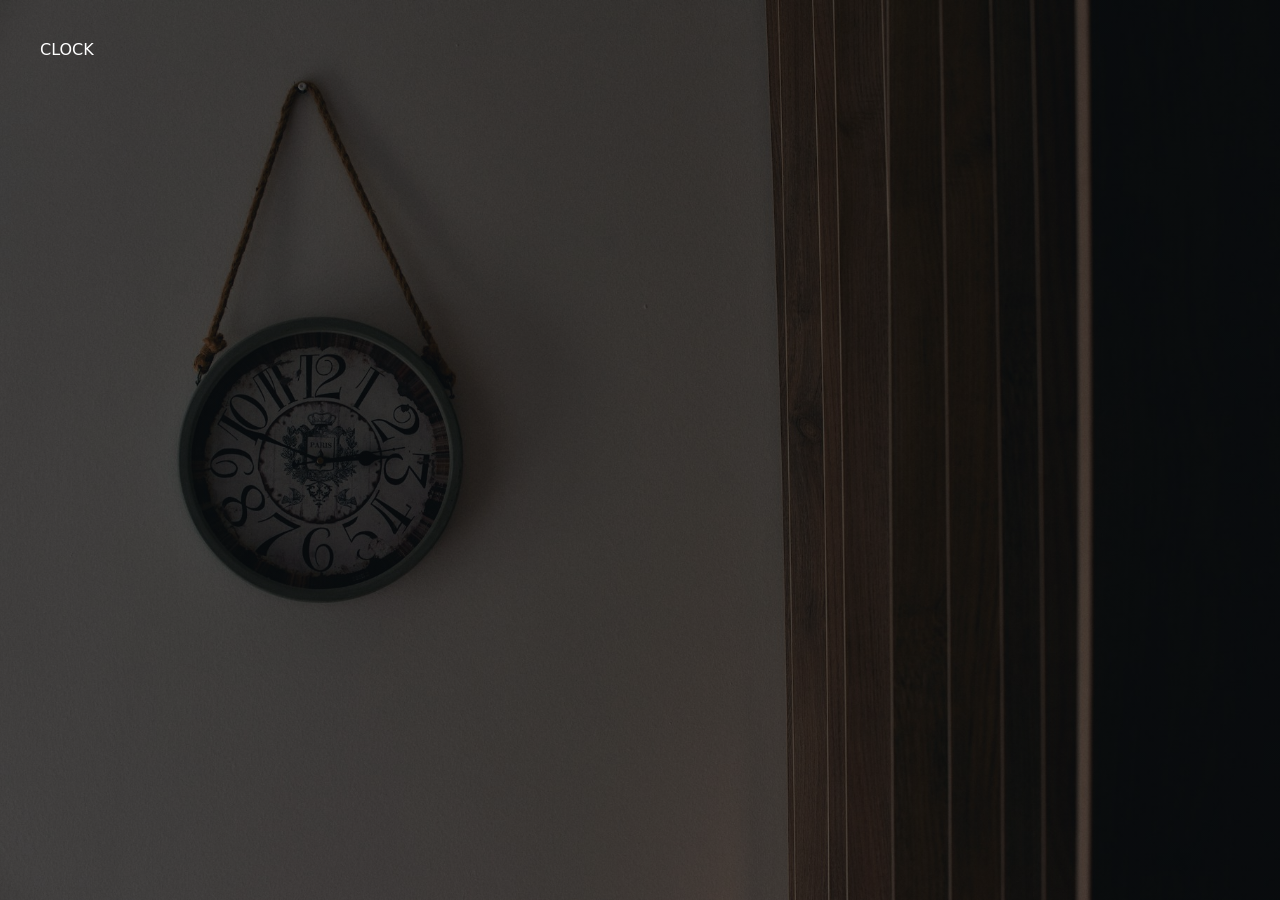
==== clock.html @ fd4e24db "Estructura completa de archivos del proyecto y funcionalidad de background tomando imágenes aleatori" ====
<!DOCTYPE html>
<html lang="es">
  <head>
    <meta charset="UTF-8" />
    <meta name="viewport" content="width=device-width" />
    <meta name="author" content="Ignacio Navarro" />
    <meta name="description" content="Reloj digital — Project Break Dashboard" />
    <link rel="icon" type="image/x-icon" href="./img/common/favicon.ico" />
    <title>Project Break Dashboard: Clock</title>
    <link rel="stylesheet" href="./css/clock.css" />
  </head>
  <body data-page="clock">

    <main>CLOCK</main>

  <script type="module" src="./js/main.js"></script>
  <script type="module" src="./js/utils/clock.js"></script>
  </body>
</html>
---- css/clock.css ----
@import './common.css';

/* clock-specific styles */
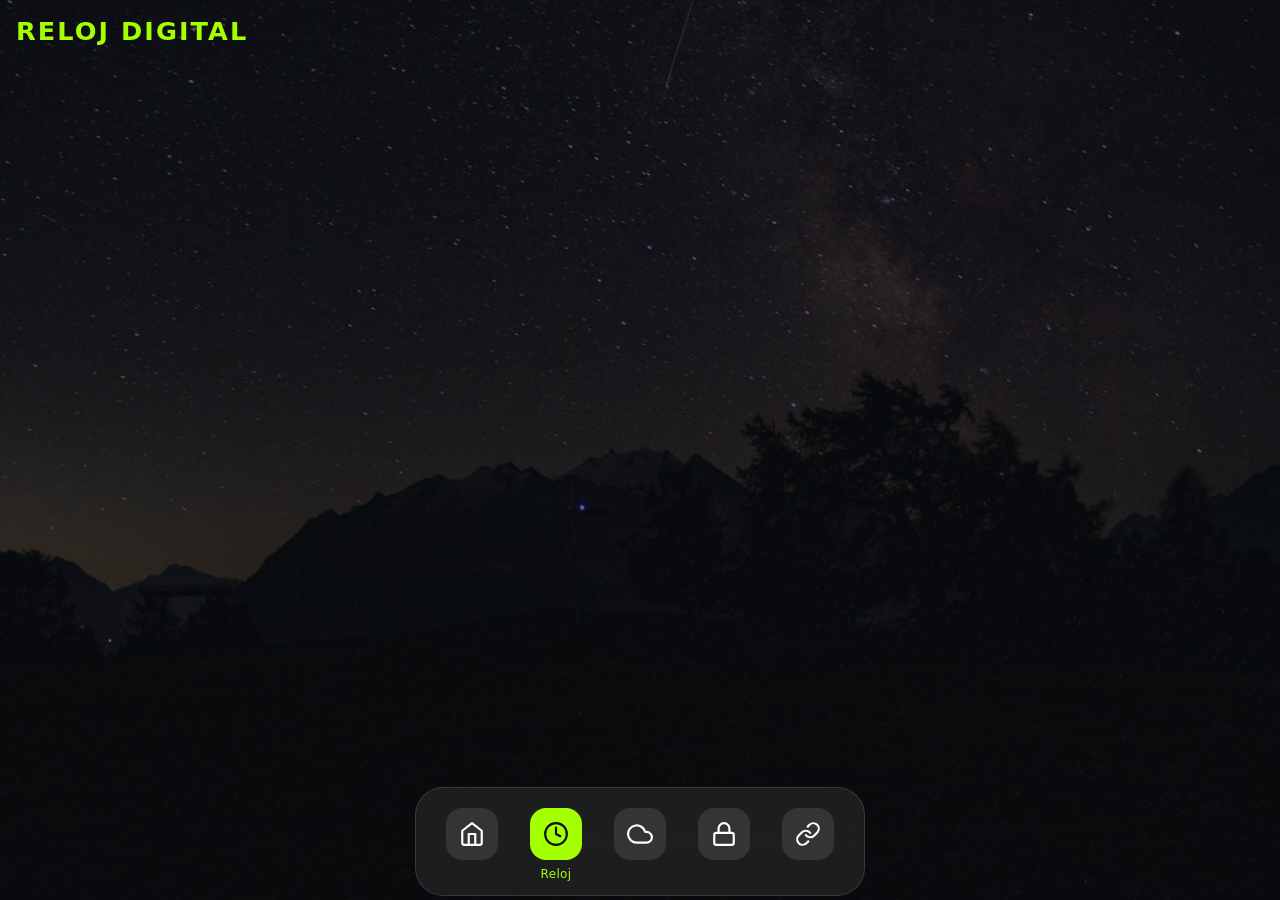
==== commit f7262116: "Ajustes del readme con todos los cambios de  METEO. Y se añaden títulos con formato a las páginas" ====
--- a/clock.html
+++ b/clock.html
@@ -11,7 +11,9 @@
   </head>
   <body data-page="clock">
 
-    <main>CLOCK</main>
+    <main>
+      <h1 class="page-title">Reloj digital</h1>
+    </main>
 
   <script type="module" src="./js/main.js"></script>
   <script type="module" src="./js/utils/clock.js"></script>
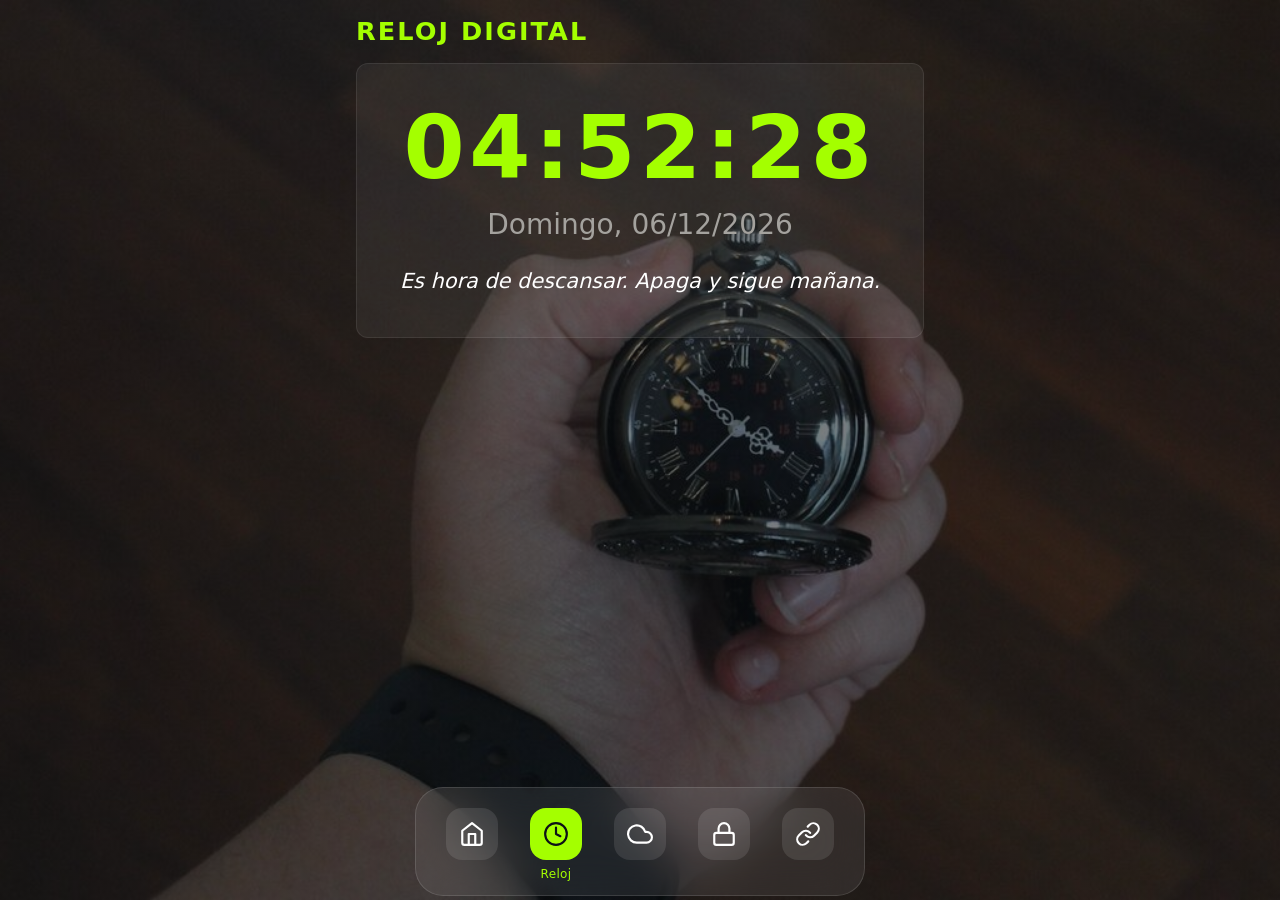
==== commit e636ddb9: "Página de la hora con todos los elementos solicitados. Se incluye día de la semana en español" ====
--- a/clock.html
+++ b/clock.html
@@ -11,8 +11,14 @@
   </head>
   <body data-page="clock">
 
-    <main>
+    <main class="clock-main">
       <h1 class="page-title">Reloj digital</h1>
+
+      <div class="clock-container">
+        <p class="clock-time" id="clock-time"></p>
+        <p class="clock-date" id="clock-date"></p>
+        <p class="clock-message" id="clock-message"></p>
+      </div>
     </main>
 
   <script type="module" src="./js/main.js"></script>
--- a/css/clock.css
+++ b/css/clock.css
@@ -1,3 +1,40 @@
 @import './common.css';
 
-/* clock-specific styles */
+.clock-main {
+  max-width: 600px;
+  margin: 0 auto;
+}
+
+.clock-container {
+  display: flex;
+  flex-direction: column;
+  align-items: center;
+  gap: 0.75rem;
+  padding: 2.5rem 2rem;
+  background: rgba(255, 255, 255, 0.06);
+  border: 1px solid rgba(255, 255, 255, 0.08);
+  border-radius: var(--radius);
+  text-align: center;
+}
+
+.clock-time {
+  font-size: clamp(3rem, 10vw, 5.5rem);
+  font-weight: 700;
+  font-variant-numeric: tabular-nums;
+  letter-spacing: 0.05em;
+  color: var(--color-accent);
+  line-height: 1;
+}
+
+.clock-date {
+  font-size: 1.75rem;
+  color: var(--color-text-muted);
+  text-transform: capitalize;
+}
+
+.clock-message {
+  font-size: 1.3rem;
+  color: var(--color-white);
+  font-style: italic;
+  margin-top: 0.5rem;
+}
